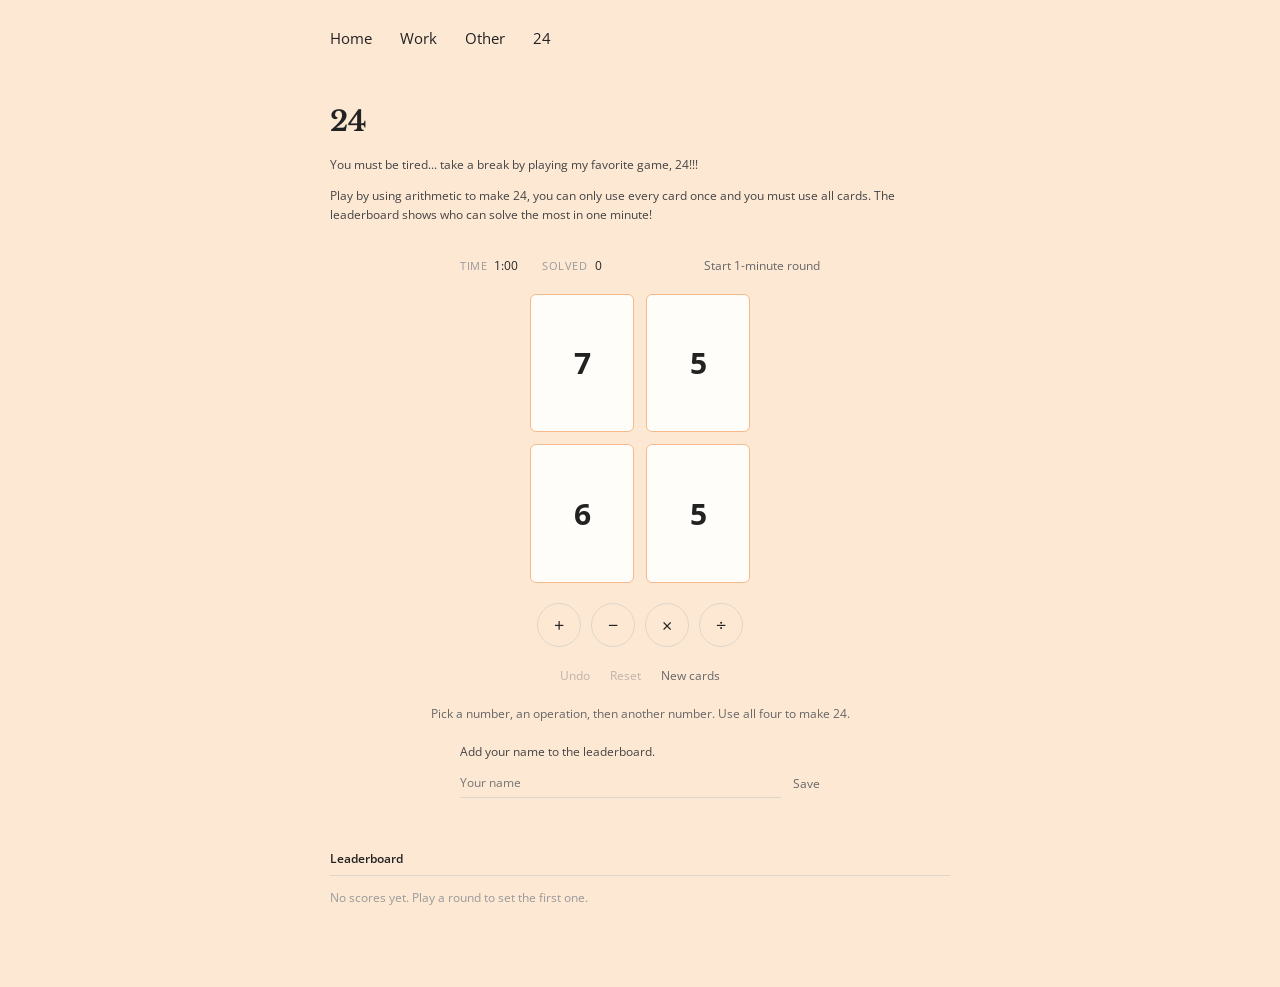
==== 24.html @ d8a2c0f3 "Add 24 game page Four solvable cards (1-10), + - x / to combine them into 24, a timed 1-minute round" ====
<html class="page-24">
  <head>
    <meta charset="UTF-8" />
    <meta name="color-scheme" content="light" />
    <meta name="viewport" content="width=device-width, initial-scale=1" />
    <title>24</title>
    <link rel="icon" type="image/png" href="images/browserimage.png" />
    <link rel="stylesheet" href="style.css" />
  </head>
  <body>
    <nav class="site-nav">
      <a href="/">Home</a>
      <a href="/work">Work</a>
      <a href="/other">Other</a>
      <a href="/24">24</a>
    </nav>

    <div class="page-layout">
      <div class="text-col">
        <h1>24</h1>
        <p>You must be tired... take a break by playing my favorite game, 24!!!</p>
        <p>Play by using arithmetic to make 24, you can only use every card once and you must use all cards. The leaderboard shows who can solve the most in one minute!</p>

        <div class="game">
          <div class="game-bar">
            <span class="game-stat"><span class="game-stat-label">Time</span> <span id="game-time">1:00</span></span>
            <span class="game-stat"><span class="game-stat-label">Solved</span> <span id="game-score">0</span></span>
            <button type="button" id="game-start" class="game-text-btn">Start 1-minute round</button>
          </div>

          <div class="game-cards" id="game-cards"></div>

          <div class="game-ops" role="group" aria-label="Operations">
            <button type="button" class="game-op" data-op="+" aria-label="add">+</button>
            <button type="button" class="game-op" data-op="-" aria-label="subtract">−</button>
            <button type="button" class="game-op" data-op="*" aria-label="multiply">×</button>
            <button type="button" class="game-op" data-op="/" aria-label="divide">÷</button>
          </div>

          <div class="game-actions">
            <button type="button" id="game-undo" class="game-text-btn">Undo</button>
            <button type="button" id="game-reset" class="game-text-btn">Reset</button>
            <button type="button" id="game-skip" class="game-text-btn">New cards</button>
          </div>

          <p class="game-message" id="game-message" aria-live="polite">Pick a number, an operation, then another number. Use all four to make 24.</p>

          <form class="game-save" id="game-save" hidden>
            <label for="game-name" id="game-save-label">Add your name to the leaderboard.</label>
            <div class="game-save-row">
              <input type="text" id="game-name" maxlength="20" autocomplete="nickname" placeholder="Your name" required />
              <button type="submit" class="game-text-btn">Save</button>
            </div>
          </form>
        </div>

        <div class="other-section">
          <div class="other-label">Leaderboard</div>
          <ol class="leaderboard" id="leaderboard"></ol>
          <p class="leaderboard-empty" id="leaderboard-empty">No scores yet. Play a round to set the first one.</p>
        </div>
      </div>
    </div>

    <script src="twentyfour.js"></script>
  </body>
</html>
---- style.css ----
@import url('https://fonts.googleapis.com/css2?family=Open+Sans:wght@400;600&family=Libre+Baskerville:wght@700&display=swap');

html {
    background: #f7f4ef;
    overflow-x: hidden;
    margin: 0;
    padding: 0;
    scrollbar-gutter: stable both-edges;
}

body {
    font-family: 'Segoe UI', 'Open Sans', sans-serif;
    background: #f7f4ef;
    color: #444444;
    max-width: 668px;
    margin: 0 auto;
    padding: 0 24px 80px;
    box-sizing: border-box;
}

/* Nav */
.site-nav {
    display: flex;
    gap: 28px;
    padding: 28px 0 0;
}

.site-nav a {
    font-family: 'Segoe UI', 'Open Sans', sans-serif;
    font-size: 15px;
    color: #222222;
    text-decoration: none;
}

.site-nav a:hover {
    text-decoration: underline;
}

.page-layout {
    margin-top: 56px;
}

.text-col {
    max-width: 620px;
    text-align: left;
}

.fish-gif {
    display: block;
    width: 100%;
    max-width: 480px;
    height: 190px;
    object-fit: cover;
    object-position: center;
    margin: 0 auto 32px;
}

/* Headline */
h1 {
    font-family: Garamond, 'Libre Baskerville', 'Times New Roman', serif;
    font-weight: 700;
    font-size: 28px;
    margin-bottom: 16px;
    color: #222222;
}

/* Paragraphs + list text */
p,
ul li {
    font-family: 'Segoe UI', 'Open Sans', sans-serif;
    font-weight: 400;
    font-size: 12px;
    line-height: 1.6;
    margin-bottom: 10px;
}

ul {
    list-style-position: outside;
    padding-left: 20px;
    text-align: left;
}

/* Links */
a {
    color: #222222;
}

.contact-row {
    text-align: center;
}

a.contact-link {
    text-decoration: none;
    margin-right: 12px;
    color: #666666;
}

.contact-row a.contact-link:last-child {
    margin-right: 0;
}

a.contact-link:hover {
    color: #222222;
}

strong {
    font-family: 'Segoe UI Semibold', 'Segoe UI', 'Open Sans', sans-serif;
    color: #222222;
    font-weight: 600;
}

/* Work timeline */
.timeline {
    margin-top: 24px;
}

.timeline-entry {
    position: relative;
    border-left: 1px solid #ddd6c9;
    padding-left: 22px;
    padding-bottom: 26px;
}

.timeline-entry:last-child {
    border-left-color: transparent;
    padding-bottom: 0;
}

.timeline-entry::before {
    content: '';
    position: absolute;
    left: -3px;
    top: 4px;
    width: 5px;
    height: 5px;
    border-radius: 50%;
    background: #222222;
}

.timeline-date {
    font-family: 'Segoe UI', 'Open Sans', sans-serif;
    font-size: 11px;
    text-transform: uppercase;
    letter-spacing: 0.05em;
    color: #999999;
    margin-bottom: 3px;
}

.timeline-role {
    font-family: 'Segoe UI Semibold', 'Segoe UI', 'Open Sans', sans-serif;
    font-weight: 600;
    font-size: 12px;
    color: #222222;
    margin-bottom: 6px;
}

.timeline-role .company {
    font-weight: 700;
}

.timeline-entry p {
    margin-bottom: 0;
}

/* Other page: columns + labeled sections */
.other-label {
    font-family: 'Segoe UI Semibold', 'Segoe UI', 'Open Sans', sans-serif;
    font-weight: 600;
    font-size: 12px;
    color: #222222;
    padding-bottom: 8px;
    margin-bottom: 12px;
    border-bottom: 1px solid #ddd6c9;
}

.other-columns {
    display: grid;
    grid-template-columns: repeat(3, 1fr);
    gap: 28px;
    margin-top: 32px;
}

.other-column ul {
    list-style: none;
    padding-left: 0;
    margin: 0;
}

.other-column li {
    font-family: 'Segoe UI', 'Open Sans', sans-serif;
    font-weight: 400;
    font-size: 12px;
    color: #444444;
    margin-bottom: 10px;
}

.other-section {
    margin-top: 40px;
}

.quote-list {
    list-style: none;
    padding-left: 0;
    margin: 0;
}

.quote-list li {
    font-family: 'Segoe UI', 'Open Sans', sans-serif;
    font-size: 12.5px;
    line-height: 1.6;
    color: #444444;
    margin-bottom: 14px;
    padding-left: 16px;
    border-left: 2px solid #ddd6c9;
}

.quote-list li:last-child {
    margin-bottom: 0;
}

@media (max-width: 480px) {
    .other-columns {
        grid-template-columns: 1fr;
        gap: 24px;
    }
}

/* 24 game */
html.page-24,
html.page-24 body {
    background: #fde8d4;
}

.game {
    margin-top: 32px;
    display: grid;
    gap: 20px;
    justify-items: center;
}

.game button,
.game input {
    font-family: inherit;
}

.game-bar {
    display: flex;
    align-items: baseline;
    gap: 24px;
    width: 100%;
    max-width: 360px;
    font-size: 12px;
    color: #222222;
    font-variant-numeric: tabular-nums;
}

.game-stat-label {
    font-size: 11px;
    text-transform: uppercase;
    letter-spacing: 0.05em;
    color: #999999;
    margin-right: 4px;
}

.game-bar .game-text-btn {
    margin-left: auto;
}

.game-cards {
    display: grid;
    grid-template-columns: repeat(2, 1fr);
    gap: 12px;
    width: 100%;
    max-width: 220px;
}

.game-card {
    aspect-ratio: 3 / 4;
    border: 1px solid #f5b98a;
    border-radius: 6px;
    background: #fffdf9;
    color: #222222;
    font-family: Garamond, 'Libre Baskerville', 'Times New Roman', serif;
    font-weight: 700;
    font-size: 30px;
    cursor: pointer;
    transition: background-color 0.15s ease, color 0.15s ease, border-color 0.15s ease, transform 0.15s ease;
}

.game-card.is-fraction {
    font-size: 20px;
}

.game-card:hover:not(:disabled) {
    border-color: #222222;
}

.game-card.is-selected {
    background: #222222;
    border-color: #222222;
    color: #f7f4ef;
    transform: translateY(-3px);
}

.game-card.is-empty {
    background: transparent;
    border-style: dashed;
    cursor: default;
}

.game-card:disabled:not(.is-empty) {
    cursor: default;
}

.game-ops {
    display: flex;
    gap: 10px;
}

.game-op {
    width: 44px;
    height: 44px;
    border: 1px solid #ddd6c9;
    border-radius: 50%;
    background: transparent;
    color: #222222;
    font-size: 18px;
    cursor: pointer;
    transition: background-color 0.15s ease, color 0.15s ease, border-color 0.15s ease;
}

.game-op:hover:not(:disabled) {
    border-color: #222222;
}

.game-op.is-selected {
    background: #222222;
    border-color: #222222;
    color: #f7f4ef;
}

.game-actions {
    display: flex;
    gap: 20px;
}

.game-text-btn {
    border: none;
    background: none;
    padding: 0;
    font-size: 12px;
    color: #666666;
    cursor: pointer;
}

.game-text-btn:hover:not(:disabled) {
    color: #222222;
    text-decoration: underline;
}

.game-text-btn:disabled,
.game-op:disabled {
    opacity: 0.4;
    cursor: default;
}

.game-card:focus-visible,
.game-op:focus-visible,
.game-text-btn:focus-visible,
.game-save input:focus-visible {
    outline: 2px solid #222222;
    outline-offset: 2px;
}

p.game-message {
    min-height: 1.6em;
    margin: 0;
    text-align: center;
    color: #666666;
}

.game-save {
    display: grid;
    gap: 8px;
    width: 100%;
    max-width: 360px;
    font-size: 12px;
    color: #444444;
}

.game-save-row {
    display: flex;
    gap: 12px;
    align-items: center;
}

.game-save input {
    flex: 1;
    min-width: 0;
    padding: 6px 0;
    border: none;
    border-bottom: 1px solid #ddd6c9;
    background: transparent;
    font-size: 12px;
    color: #222222;
}

.leaderboard {
    margin: 0;
    padding-left: 20px;
}

.leaderboard li {
    font-size: 12px;
    margin-bottom: 8px;
    font-variant-numeric: tabular-nums;
}

.leaderboard li::marker {
    color: #999999;
}

.leaderboard li > span {
    display: inline-flex;
}

.leaderboard-name {
    min-width: 0;
    overflow-wrap: anywhere;
}

.leaderboard-score {
    float: right;
    color: #222222;
    font-weight: 600;
}

p.leaderboard-empty {
    color: #999999;
    margin: 0;
}

@media (prefers-reduced-motion: reduce) {
    .game-card,
    .game-op {
        transition: none;
    }

    .game-card.is-selected {
        transform: none;
    }
}

.rain {
    position: fixed;
    inset: 0;
    pointer-events: none;
    overflow: hidden;
    z-index: 10;
}

.rain span {
    position: absolute;
    top: -60px;
    animation-name: rainFall;
    animation-timing-function: linear;
    animation-fill-mode: forwards;
}

@keyframes rainFall {
    from {
        transform: translateY(0) rotate(0deg);
        opacity: 1;
    }
    85% {
        opacity: 1;
    }
    to {
        transform: translateY(calc(100vh + 80px)) rotate(360deg);
        opacity: 0;
    }
}

/* Load-in animation */
@keyframes fadeInDown {
    from {
        opacity: 0;
        transform: translateY(-14px);
    }
    to {
        opacity: 1;
        transform: translateY(0);
    }
}

.site-nav,
.page-layout {
    opacity: 0;
    animation: fadeInDown 1s ease forwards;
}

.site-nav {
    animation-delay: 0s;
}

.page-layout {
    animation-delay: 0.5s;
}

@media (prefers-reduced-motion: reduce) {
    .site-nav,
    .page-layout {
        opacity: 1;
        animation: none;
    }
}
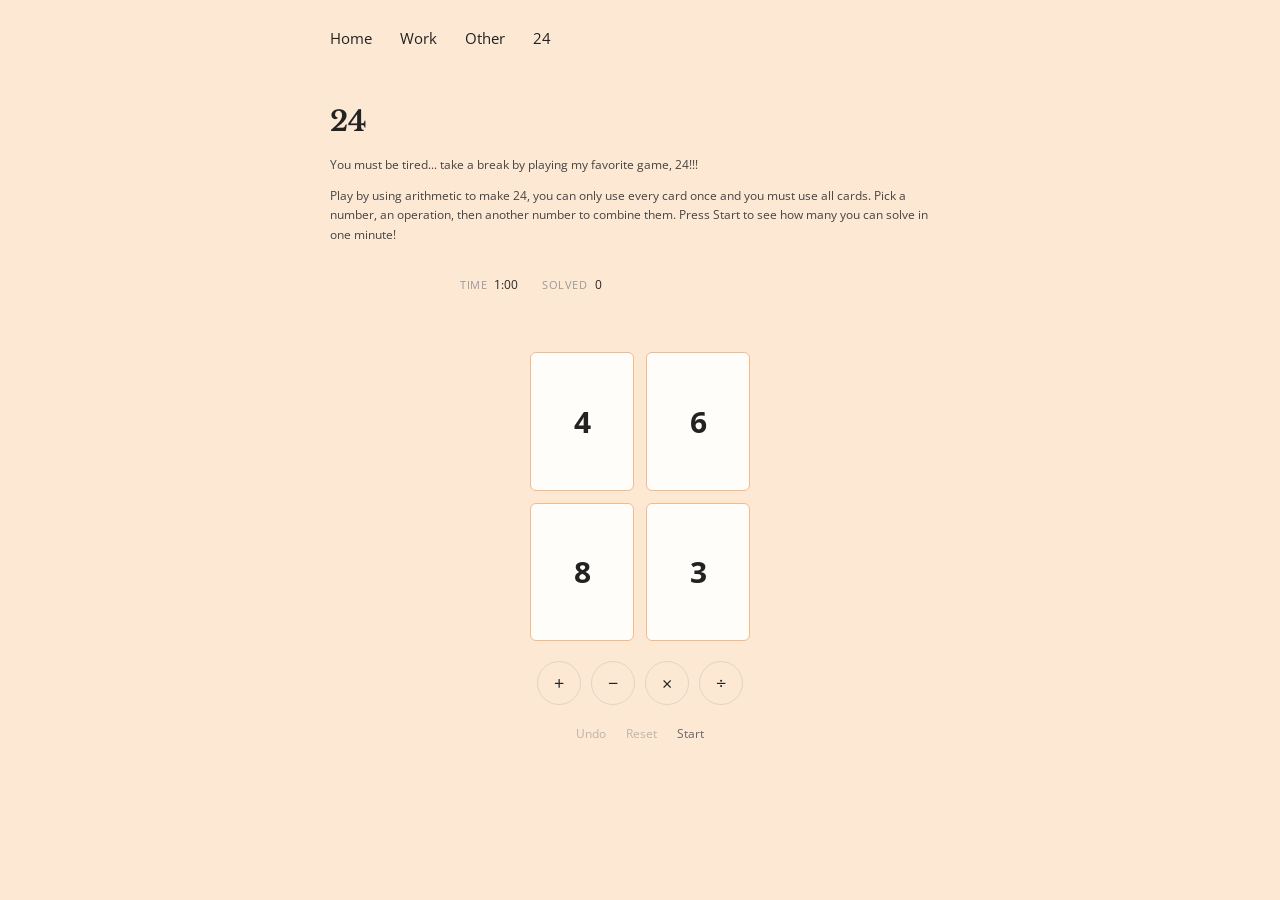
==== commit 358bb30a: "Simplify 24 game controls and remove leaderboard for now - Rename Start button and move it next to R" ====
--- a/24.html
+++ b/24.html
@@ -19,14 +19,15 @@
       <div class="text-col">
         <h1>24</h1>
         <p>You must be tired... take a break by playing my favorite game, 24!!!</p>
-        <p>Play by using arithmetic to make 24, you can only use every card once and you must use all cards. The leaderboard shows who can solve the most in one minute!</p>
+        <p>Play by using arithmetic to make 24, you can only use every card once and you must use all cards. Pick a number, an operation, then another number to combine them. Press Start to see how many you can solve in one minute!</p>
 
         <div class="game">
           <div class="game-bar">
             <span class="game-stat"><span class="game-stat-label">Time</span> <span id="game-time">1:00</span></span>
             <span class="game-stat"><span class="game-stat-label">Solved</span> <span id="game-score">0</span></span>
-            <button type="button" id="game-start" class="game-text-btn">Start 1-minute round</button>
           </div>
+
+          <p class="game-message" id="game-message" aria-live="polite"></p>
 
           <div class="game-cards" id="game-cards"></div>
 
@@ -40,24 +41,8 @@
           <div class="game-actions">
             <button type="button" id="game-undo" class="game-text-btn">Undo</button>
             <button type="button" id="game-reset" class="game-text-btn">Reset</button>
-            <button type="button" id="game-skip" class="game-text-btn">New cards</button>
+            <button type="button" id="game-start" class="game-text-btn">Start</button>
           </div>
-
-          <p class="game-message" id="game-message" aria-live="polite">Pick a number, an operation, then another number. Use all four to make 24.</p>
-
-          <form class="game-save" id="game-save" hidden>
-            <label for="game-name" id="game-save-label">Add your name to the leaderboard.</label>
-            <div class="game-save-row">
-              <input type="text" id="game-name" maxlength="20" autocomplete="nickname" placeholder="Your name" required />
-              <button type="submit" class="game-text-btn">Save</button>
-            </div>
-          </form>
-        </div>
-
-        <div class="other-section">
-          <div class="other-label">Leaderboard</div>
-          <ol class="leaderboard" id="leaderboard"></ol>
-          <p class="leaderboard-empty" id="leaderboard-empty">No scores yet. Play a round to set the first one.</p>
         </div>
       </div>
     </div>
--- a/style.css
+++ b/style.css
@@ -262,10 +262,6 @@
     margin-right: 4px;
 }
 
-.game-bar .game-text-btn {
-    margin-left: auto;
-}
-
 .game-cards {
     display: grid;
     grid-template-columns: repeat(2, 1fr);
@@ -366,8 +362,7 @@
 
 .game-card:focus-visible,
 .game-op:focus-visible,
-.game-text-btn:focus-visible,
-.game-save input:focus-visible {
+.game-text-btn:focus-visible {
     outline: 2px solid #222222;
     outline-offset: 2px;
 }
@@ -377,67 +372,6 @@
     margin: 0;
     text-align: center;
     color: #666666;
-}
-
-.game-save {
-    display: grid;
-    gap: 8px;
-    width: 100%;
-    max-width: 360px;
-    font-size: 12px;
-    color: #444444;
-}
-
-.game-save-row {
-    display: flex;
-    gap: 12px;
-    align-items: center;
-}
-
-.game-save input {
-    flex: 1;
-    min-width: 0;
-    padding: 6px 0;
-    border: none;
-    border-bottom: 1px solid #ddd6c9;
-    background: transparent;
-    font-size: 12px;
-    color: #222222;
-}
-
-.leaderboard {
-    margin: 0;
-    padding-left: 20px;
-}
-
-.leaderboard li {
-    font-size: 12px;
-    margin-bottom: 8px;
-    font-variant-numeric: tabular-nums;
-}
-
-.leaderboard li::marker {
-    color: #999999;
-}
-
-.leaderboard li > span {
-    display: inline-flex;
-}
-
-.leaderboard-name {
-    min-width: 0;
-    overflow-wrap: anywhere;
-}
-
-.leaderboard-score {
-    float: right;
-    color: #222222;
-    font-weight: 600;
-}
-
-p.leaderboard-empty {
-    color: #999999;
-    margin: 0;
 }
 
 @media (prefers-reduced-motion: reduce) {
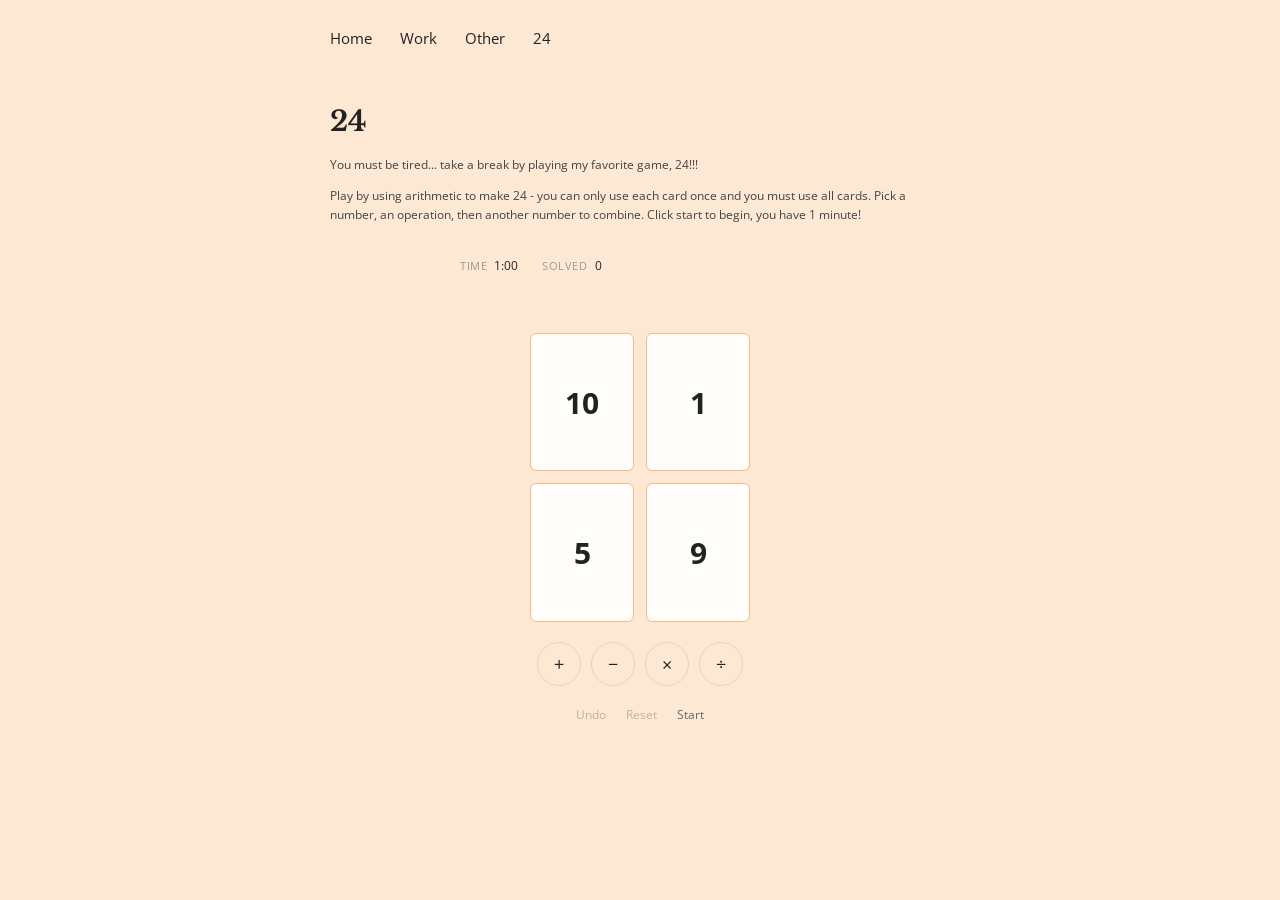
==== commit e9a3d0e9: "Add agent guide and update 24 description Co-Authored-By: Claude Opus 5.5 <noreply@anthropic.com>" ====
--- a/24.html
+++ b/24.html
@@ -19,7 +19,7 @@
       <div class="text-col">
         <h1>24</h1>
         <p>You must be tired... take a break by playing my favorite game, 24!!!</p>
-        <p>Play by using arithmetic to make 24, you can only use every card once and you must use all cards. Pick a number, an operation, then another number to combine them. Press Start to see how many you can solve in one minute!</p>
+        <p>Play by using arithmetic to make 24 - you can only use each card once and you must use all cards. Pick a number, an operation, then another number to combine. Click start to begin, you have 1 minute!</p>
 
         <div class="game">
           <div class="game-bar">
